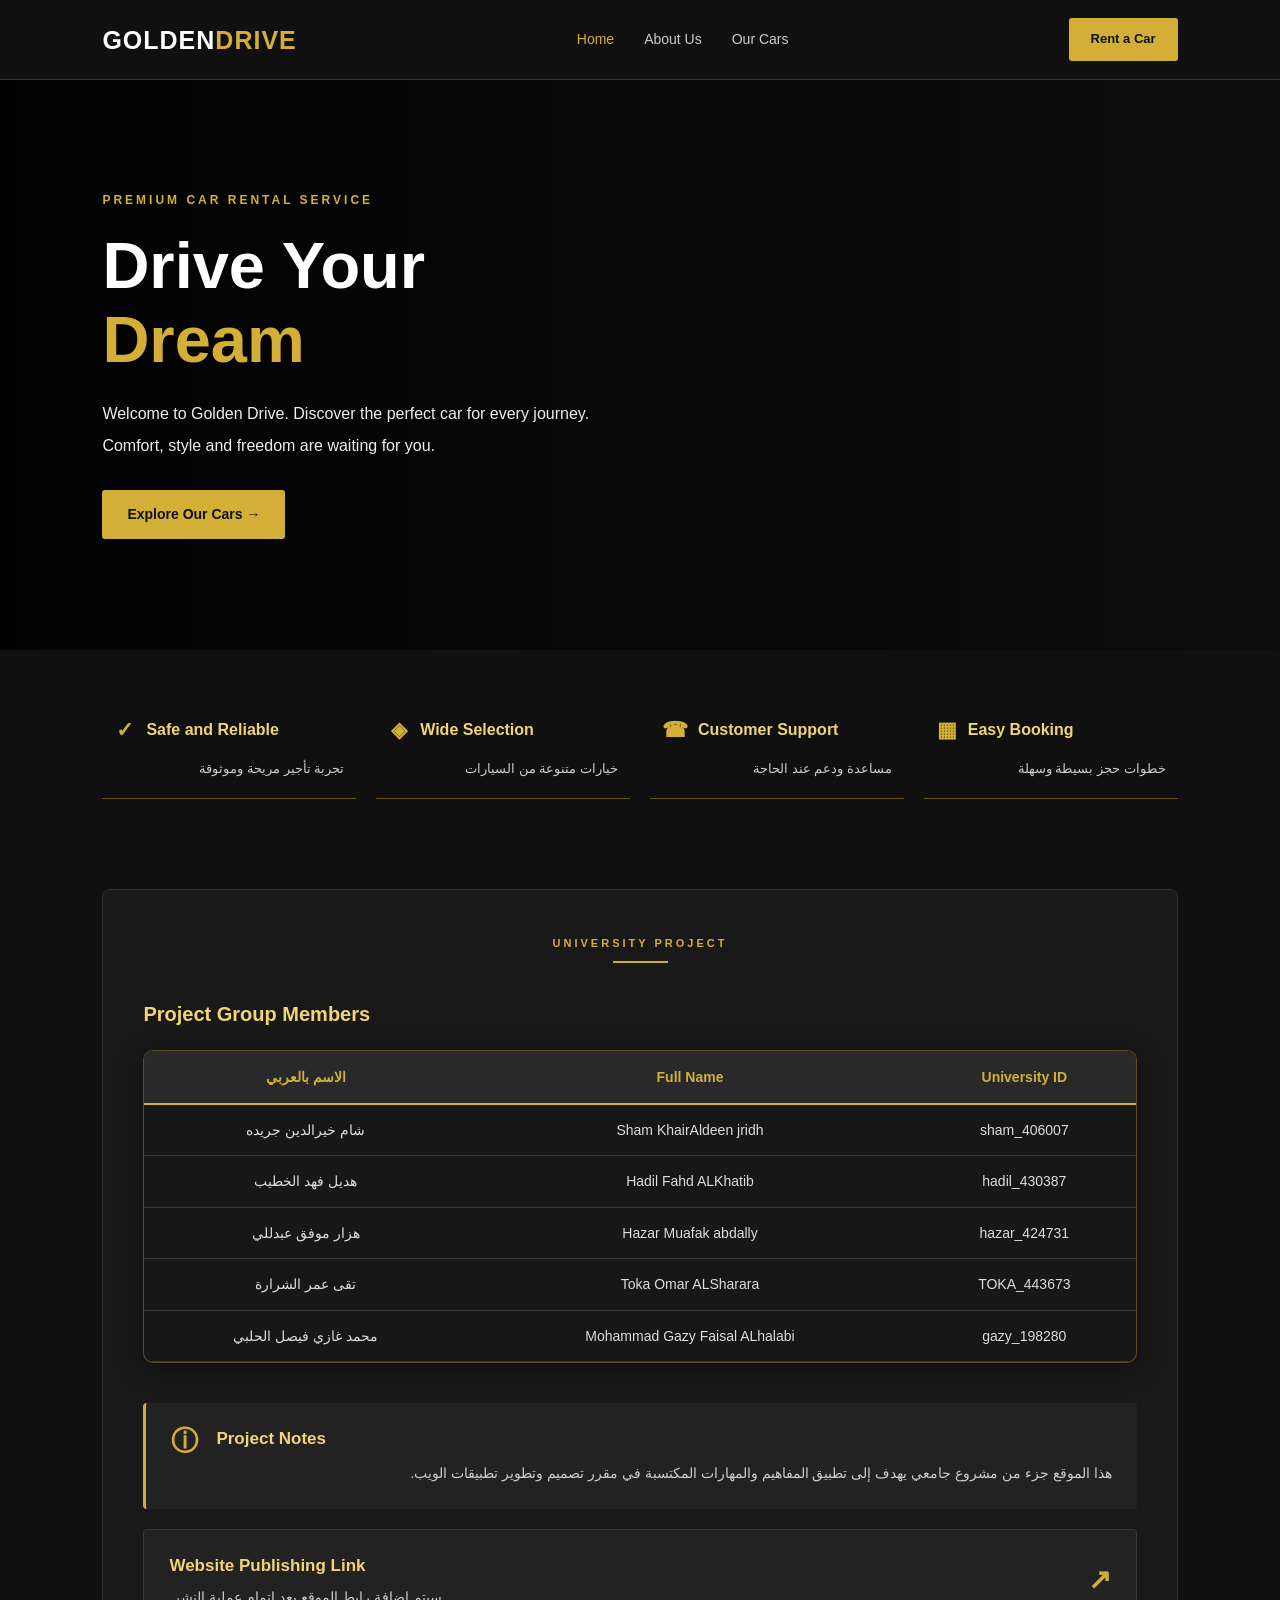
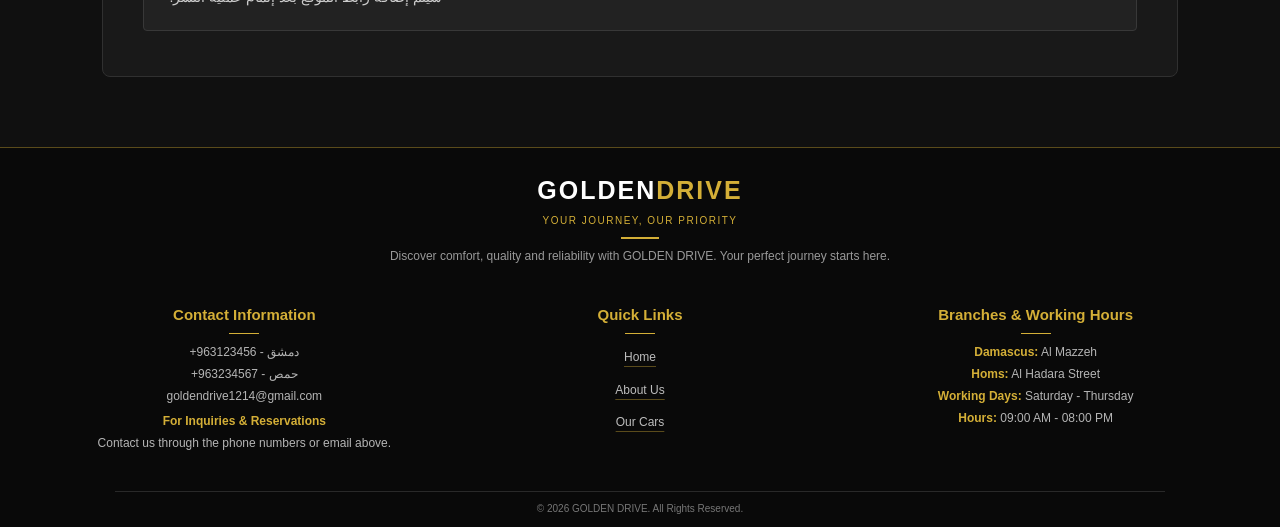
==== index.html @ 08000a81 "Add files via upload" ====
<?xml version="1.0" encoding="UTF-8"?>
<!DOCTYPE html PUBLIC "-//W3C//DTD XHTML 1.0 Strict//EN"
"http://www.w3.org/TR/xhtml1/DTD/xhtml1-strict.dtd">

<html xmlns="http://www.w3.org/1999/xhtml" xml:lang="en" lang="en">

<head>
    <meta http-equiv="Content-Type" content="text/html; charset=UTF-8" />
    <meta name="viewport" content="width=device-width, initial-scale=1.0" />
    <title>Golden Drive - Car Rental</title>
    <link rel="stylesheet" type="text/css" href="style.css" />
</head>

<body>

    <!-- Main Navigation -->
    <div class="navbar">

        <a class="logo" href="home.html">
            GOLDEN<span>DRIVE</span>
        </a>

        <div class="nav-links">
            <a class="active" href="home.html">Home</a>
            <a href="AboutUs.html">About Us</a>
            <a href="Cars.html">Our Cars</a>
          
        </div>

        <a class="nav-button" href="Cars.html">Rent a Car</a>

    </div>


    <!-- Main Hero Section -->
    <div class="hero">

        <div class="hero-content">

            <p class="hero-label">PREMIUM CAR RENTAL SERVICE</p>

            <h1>
                Drive Your
                <span>Dream</span>
            </h1>

            <p class="hero-description" dir="ltr" lang="en">
                Welcome to Golden Drive. Discover the perfect car for every journey.
 Comfort, style and freedom are waiting for you.

            </p>

            <a class="main-button" href="Cars.html">
                Explore Our Cars &#8594;
            </a>

        </div>

    </div>


    <!-- Website Features -->
    <div class="features">

        <div class="feature">

            <div class="feature-heading">
                <span class="feature-icon">&#10003;</span>
                <h3>Safe and Reliable</h3>
            </div>

            <p dir="rtl" lang="ar">
                تجربة تأجير مريحة وموثوقة
            </p>

        </div>


        <div class="feature">

            <div class="feature-heading">
                <span class="feature-icon">&#9672;</span>
                <h3>Wide Selection</h3>
            </div>

            <p dir="rtl" lang="ar">
                خيارات متنوعة من السيارات
            </p>

        </div>


        <div class="feature">

            <div class="feature-heading">
                <span class="feature-icon">&#9742;</span>
                <h3>Customer Support</h3>
            </div>

            <p dir="rtl" lang="ar">
                مساعدة ودعم عند الحاجة
            </p>

        </div>


        <div class="feature">

            <div class="feature-heading">
                <span class="feature-icon">&#9638;</span>
                <h3>Easy Booking</h3>
            </div>

            <p dir="rtl" lang="ar">
                خطوات حجز بسيطة وسهلة
            </p>

        </div>

    </div>


    <!-- Project Information -->
    <div class="group-section" id="project-info">

        <div class="section-heading">
            <p class="section-label">UNIVERSITY PROJECT</p>
          
            <div class="heading-line"></div>
        </div>

        <!-- Project Group Members -->
        <div class="members-section">

            <h3 class="subsection-title">Project Group Members</h3>

            <div class="table-wrapper">

                <table class="group-table">

                    <thead>
                        <tr>
                            <th scope="col">الاسم بالعربي</th>
                            <th scope="col">Full Name</th>
                            <th scope="col">University ID</th>
                        </tr>
                    </thead>

                    <tbody><tr>
                            <td dir="rtl" lang="ar">شام خيرالدين جريده</td>
                            <td>Sham KhairAldeen jridh</td>
                            <td>sham_406007</td>
                        </tr>

                        <tr>
                            <td dir="rtl" lang="ar">هديل فهد الخطيب </td>
                            <td>Hadil Fahd ALKhatib</td>
                            <td>hadil_430387</td>
                        </tr>

                        <tr>
                            <td dir="rtl" lang="ar">هزار موفق عبدللي</td>
                            <td>Hazar Muafak abdally</td>
                            <td>hazar_424731</td>
                        </tr>

                        <tr>
                            <td dir="rtl" lang="ar">تقى عمر الشرارة </td>
                            <td>Toka Omar ALSharara</td>
                            <td>TOKA_443673</td>
                        </tr>

                        <tr>
                            <td dir="rtl" lang="ar">محمد غازي فيصل الحلبي  </td>
                            <td>Mohammad Gazy Faisal ALhalabi</td>
                            <td>gazy_198280</td>
                        </tr>

                       

                    </tbody>

                </table>

            </div>

        </div>


        <!-- Project Notes -->
        <div class="project-notes">

            <div class="notes-icon">&#9432;</div>

            <div class="notes-content">

                <h3>Project Notes</h3>

                <p dir="rtl" lang="ar">
                    هذا الموقع جزء من مشروع جامعي يهدف إلى تطبيق
                    المفاهيم والمهارات المكتسبة في مقرر تصميم وتطوير
                    تطبيقات الويب.
                </p>

            </div>

        </div>


        <!-- Website Publishing Link -->
        <div class="publish-link">

            <div class="publish-content">

                <h3>Website Publishing Link</h3>

                <p dir="rtl" lang="ar">
                    سيتم إضافة رابط الموقع بعد إتمام عملية النشر.
                </p>

            </div>

            <span class="publish-icon">&#8599;</span>

        </div>

    </div>


    <!-- Footer --><!-- Footer -->
<div class="footer">

    <!-- Company Introduction -->
    <div class="footer-intro">

        <h2>GOLDEN<span>DRIVE</span></h2>

        <p class="footer-tagline">
            YOUR JOURNEY, OUR PRIORITY
        </p>

        <div class="footer-line"></div>

        <p class="footer-description">
            Discover comfort, quality and reliability with GOLDEN DRIVE.
            Your perfect journey starts here.
        </p>

    </div>

    <!-- Three Footer Sections -->
    <div class="footer-container">


        <!-- Contact Information -->
        <div class="footer-column">

            <h3>Contact Information</h3>

            <p>+963123456 - دمشق</p>

            <p>+963234567 - حمص</p>

            <p>goldendrive1214@gmail.com</p>

            <p class="footer-inquiry">
                For Inquiries &amp; Reservations
            </p>

            <p>
                Contact us through the phone numbers or email above.
            </p>

        </div>
        
        <!-- Quick Links -->
        <div class="footer-column">

            <h3>Quick Links</h3>

            <ul>
                <li>
                    <a href="home.html">Home</a>
                </li>

                <li>
                    <a href="AboutUs.html">About Us</a>
                </li>

                <li>
                    <a href="Cars.html">Our Cars</a>
                </li>
            </ul>

        </div>

        <!-- Branches and Working Hours -->
        <div class="footer-column">

            <h3>Branches &amp; Working Hours</h3>

            <p>
                <span>Damascus:</span> Al Mazzeh
            </p>

            <p>
                <span>Homs:</span> Al Hadara Street
            </p>

            <p>
                <span>Working Days:</span> Saturday - Thursday
            </p>

            <p>
                <span>Hours:</span> 09:00 AM - 08:00 PM
            </p>

        </div>

    </div>

    <!-- Copyright -->
    <div class="footer-bottom">

        <p>
            © 2026 GOLDEN DRIVE. All Rights Reserved.
        </p>

    </div>

</div>
    <script type="text/javascript" src="MyFunctions.js"></script>

</body>

</html>
---- style.css ----
/* =====================================
   GENERAL SETTINGS
===================================== */
* {
    margin: 0;
    padding: 0;
    box-sizing: border-box;
    font-family: 'Segoe UI', Tahoma, Geneva, Verdana, sans-serif;
}
html {
    scroll-behavior: smooth;
}

body {
    font-family: Arial, Helvetica, sans-serif;
    background-color: #101010;
    color: #ffffff;
    line-height: 1.6;
}

a {
    text-decoration: none;
    color: inherit;
}

img {
    max-width: 100%;
}
body {
    padding-top: 80px;
}

/* =====================================
   NAVIGATION BAR
===================================== */

.navbar {
    width: 100%;
    min-height: 80px;
    padding: 18px 8%;
    display: flex;
    align-items: center;
    justify-content: space-between;
    gap: 20px;
    background-color: #101010;
    border-bottom: 1px solid #333333;
    direction: ltr;
    position: fixed;
top: 0;
left: 0;
z-index: 1000;
}

.logo {
    color: #ffffff;
    font-size: 25px;
    font-weight: bold;
    letter-spacing: 1px;
    white-space: nowrap;
}

.logo span {
    color: #d4af37;
}

.nav-links {
    display: flex;
    align-items: center;
    justify-content: center;
    gap: 30px;
}

.nav-links a {
    color: #cccccc;
    font-size: 14px;
    transition: 0.3s ease;
}

.nav-links a:hover,
.nav-links a.active {
    color: #d4af37;
}

.nav-button {
    display: inline-block;
    padding: 11px 22px;
    background-color: #d4af37;
    color: #111111;
    font-size: 13px;
    font-weight: bold;
    border-radius: 3px;
    transition: 0.3s ease;
    white-space: nowrap;
}

.nav-button:hover {
    background-color: #f0d477;

}



/* =====================================
   HOME HERO SECTION
===================================== */

.hero {
    position: relative;
    min-height: 570px;
    padding: 100px 8%;
    display: flex;
    align-items: center;
    background-image: url("images/hero-car.jpg.jpg");
    background-position: center;
    background-size: cover;
    background-repeat: no-repeat;
    background-attachment: fixed;
}

.hero:before {
    content: "";
    position: absolute;
    top: 0;
    right: 0;
    bottom: 0;
    left: 0;
    background: linear-gradient(
        90deg,
        rgba(0, 0, 0, 0.88),
        rgba(0, 0, 0, 0.55),
        rgba(0, 0, 0, 0.18)
    );
}

.hero-content {
    position: relative;
    z-index: 1;
    width: 100%;
    max-width: 600px;
    direction: ltr;
    text-align: left;
}

.hero-label {
    color: #d4af37;
    font-size: 12px;
    font-weight: bold;
    letter-spacing: 3px;
    margin-bottom: 18px;
}

.hero h1 {
    color: #ffffff;
    font-size: 65px;
    line-height: 1.15;
    font-weight: bold;
    margin-bottom: 20px;
}

.hero h1 span {
    display: block;
    color: #d4af37;
}

.hero-description {
    max-width: 520px;
    margin: 20px 0 28px;
    color: #eeeeee;
    font-size: 16px;
    line-height: 2;
    direction: ltr;
    text-align: left;
}

.main-button {
    display: inline-block;
    padding: 13px 25px;
    background-color: #d4af37;
    color: #111111;
    font-size: 14px;
    font-weight: bold;
    border-radius: 3px;
    transition: 0.3s ease;
}

.main-button:hover {
    background-color: #f0d477;
    transform: translateY(-3px);
}


/* =====================================
   WEBSITE FEATURES
===================================== */

.features {
    width: 84%;
    max-width: 1200px;
    margin: 0 auto;
    padding: 45px 0;

    display: flex;
    flex-wrap: wrap;
    justify-content: space-between;
    align-items: stretch;
    gap: 20px;
}

.feature {
    flex: 1 1 200px;
    min-width: 0;
    padding: 18px 12px;
    background-color: transparent;
    border-bottom: 1px solid #665321;
    transition: 0.3s ease;
}

.feature:hover {
    border-bottom-color: #f0d477;
    transform: translateY(-4px);
}

.feature-heading {
    display: flex;
    align-items: center;
    gap: 10px;
    direction: ltr;
    margin-bottom: 10px;
}

.feature-icon {
    color: #d4af37;
    font-size: 21px;
    font-weight: bold;
    min-width: 22px;
    text-align: center;
}

.feature h3 {
    color: #f0d477;
    font-size: 16px;
    font-weight: bold;
    margin: 0;
}.feature p {
    color: #cccccc;
    font-size: 13px;
    margin: 0;
    text-align: right;
    line-height: 1.8;
}


/* =====================================
   PROJECT INFORMATION
===================================== */

.group-section {
    width: 84%;
    max-width: 1100px;
    margin: 45px auto 70px;
    padding: 45px 40px;
    background-color: #191919;
    border: 1px solid #303030;
    border-radius: 8px;
}

.section-heading {
    text-align: center;
    margin-bottom: 25px;
}

.section-label {
    color: #d4af37;
    font-size: 11px;
    font-weight: bold;
    letter-spacing: 3px;
    margin-bottom: 8px;
}

.section-heading h2 {
    color: #ffffff;
    font-size: 30px;
    margin-bottom: 12px;
}

.heading-line {
    width: 55px;
    height: 2px;
    margin: 0 auto;
    background-color: #d4af37;
}

.project-description {
    max-width: 800px;
    margin: 0 auto 45px;
    color: #cccccc;
    font-size: 15px;
    line-height: 2.1;
    text-align: right;
}


/* =====================================
   PROJECT GROUP MEMBERS
===================================== */

.members-section {
    margin-top: 35px;
}

.subsection-title {
    color: #f0d477;
    font-size: 20px;
    margin-bottom: 20px;
    text-align: left;
}

.table-wrapper {
    width: 100%;
    overflow-x: auto;
}

.group-table {
    width: 100%;
    border-collapse: collapse;
    text-align: center;
    min-width: 550px;
}

.group-table th {
    padding: 15px 12px;
    background-color: #292929;
    color: #d4af37;
    font-size: 14px;
    font-weight: bold;
    border-bottom: 2px solid #d4af37;
}

.group-table td {
    padding: 14px 12px;
    color: #dddddd;
    font-size: 14px;
    border-bottom: 1px solid #383838;
}

.group-table tbody tr {
    transition: 0.3s ease;
}

.group-table tbody tr:hover {
    background-color: #242424;
}


/* =====================================
   PROJECT NOTES
===================================== */

.project-notes {
    display: flex;
    align-items: flex-start;
    gap: 18px;
    margin-top: 40px;
    padding: 22px 25px;
    background-color: #222222;
    border-left: 3px solid #d4af37;
    border-radius: 4px;
}

.notes-icon {
    color: #d4af37;
    font-size: 27px;
    font-weight: bold;
    line-height: 1.2;
}

.notes-content {
    flex: 1;
}

.project-notes h3 {
    color: #f0d477;
    font-size: 17px;
    margin-bottom: 8px;
}

.project-notes p {
    color: #cccccc;
    font-size: 14px;
    line-height: 1.9;
    text-align: right;
}


/* =====================================
   WEBSITE PUBLISHING LINK
===================================== */

.publish-link {
    display: flex;
    align-items: center;
    justify-content: space-between;
    gap: 20px;
    margin-top: 20px;
    padding: 22px 25px;
    background-color: #222222;
    border: 1px solid #383838;
    border-radius: 4px;
    transition: 0.3s ease;
}

.publish-link:hover {
    border-color: #d4af37;
}

.publish-content h3 {
    color: #f0d477;
    font-size: 17px;
    margin-bottom: 7px;
}

.publish-content p {
    color: #cccccc;
    font-size: 14px;
    text-align: right;
}

.publish-icon {
    color: #d4af37;
    font-size: 28px;
    font-weight: bold;
}


/* =====================================
   FOOTER
===================================== *//* =====================================
   GOLDEN DRIVE - COMPACT FOOTER
===================================== */

.footer {
    width: 100%;
    background: #090909;
    border-top: 1px solid rgba(212, 175, 55, 0.4);
    padding: 22px 5% 10px;
    box-sizing: border-box;
}

/* Company Introduction */

.footer-intro {
    text-align: center;
    max-width: 650px;
    margin: 0 auto 18px;
}

.footer-intro h2 {
    color: #ffffff;
    font-size: 25px;
    letter-spacing: 2px;
    margin: 0 0 3px;
}

.footer-intro h2 span {
    color: #d4af37;
}

.footer-tagline {
    color: #d4af37;
    font-size: 10px;
    letter-spacing: 1.5px;
    margin: 0;
}

.footer-line {
    width: 38px;
    height: 2px;
    background: #d4af37;
    margin: 8px auto;
}

.footer-description {
    color: #999999;
    font-size: 12px;
    line-height: 1.5;
    margin: 0;
}

/* Three Information Sections */

.footer-container {
    width: 100%;
    max-width: 1050px;
    margin: 0 auto;
    display: grid;
    grid-template-columns: repeat(3, 1fr);
    gap: 15px;
    align-items: start;
}

.footer-column {
    padding: 5px 8px;
    margin: 0;
    background: transparent;
    border: none;
    box-shadow: none;
    text-align: center;
    min-width: 0;
}

/* Section Titles */

.footer-column h3 {
    color: #d4af37;
    font-size: 15px;
    margin: 0 0 9px;
    padding: 0 0 7px;
    position: relative;
}

.footer-column h3::after {
    content: "";
    position: absolute;
    width: 30px;
    height: 1px;
    background: #d4af37;
    bottom: 0;
    left: 50%;
    transform: translateX(-50%);
}

/* Information */

.footer-column p {
    color: #b5b5b5;
    font-size: 12px;
    line-height: 1.5;
    margin: 0 0 4px;
}

.footer-column p span {
    color: #d4af37;
    font-weight: bold;
}

/* Quick Links */

.footer-column ul {
    list-style: none;
    padding: 0;
    margin: 0;
}

.footer-column ul li {
    margin: 0 0 7px;
}

.footer-column ul li a,
.footer-column ul li a:visited {
    color: #b5b5b5;
    font-size: 12px;
    text-decoration: underline;
    text-decoration-color: rgba(212, 175, 55, 0.4);
    text-underline-offset: 3px;
    transition: color 0.25s ease;
}

.footer-column ul li a:hover,
.footer-column ul li a:active,
.footer-column ul li a:focus {
    color: #d4af37;
    text-decoration-color: #d4af37;
}

/* Inquiries */

.footer-column .footer-inquiry {
    color: #d4af37;
    font-weight: bold;
    margin-top: 7px;
}

/* Copyright */

.footer-bottom {
    max-width: 1050px;
    margin: 15px auto 0;
    padding-top: 9px;
    border-top: 1px solid #292929;
    text-align: center;
}

.footer-bottom p {
    color: #777777;
    font-size: 10px;
    margin: 0;
}

/* Tablet */

@media screen and (max-width: 800px) {
    .footer-container {
        grid-template-columns: repeat(2, 1fr);
        gap: 12px;
    }
}

/* Mobile */

@media screen and (max-width: 550px) {
    .footer {
        padding: 20px 4% 10px;
    }

    .footer-intro {
        margin-bottom: 12px;
    }

    .footer-intro h2 {
        font-size: 22px;
    }

    .footer-container {
        grid-template-columns: 1fr;
        gap: 10px;
    }

    .footer-column {
        padding: 5px;
    }

    .footer-column h3 {
        margin-bottom: 7px;
    }
}

/* =====================================
   ABOUT US PAGE
===================================== */

.about-page {
    min-height: 100vh;

    background:
        linear-gradient(
            rgba(0, 0, 0, 0.55),
            rgba(15, 15, 17, 0.75)
        ),
        url("images/hero-car.jpg.jpg") center / cover no-repeat fixed;

    padding-top: 40px;
    padding-bottom: 40px;

    display: flex;
    justify-content: center;
    align-items: center;
}.about-overlay {
    width: 90%;
    max-width: 1100px;
    margin: 40px auto;
    padding: 40px;

    background: rgba(20, 20, 22, 0.55);
    border: 1px solid rgba(255, 255, 255, 0.12);
    border-radius: 18px;

    backdrop-filter: blur(12px);
    -webkit-backdrop-filter: blur(12px);

    box-shadow: 0 15px 45px rgba(0, 0, 0, 0.3);
}

.about-intro {
    text-align: center;
    margin-bottom: 40px;
}

.about-intro h1 {
    color: #ffffff;
    font-size: 38px;
    margin-bottom: 15px;
}

.about-intro h1 span {
    color: #d4af37;
}

.about-intro p {
    max-width: 750px;
    margin: 0 auto;
    color: #dddddd;
    font-size: 15px;
    line-height: 2;
    text-align: center;
}
.about-information {
    display: grid;
    grid-template-columns: repeat(auto-fit, minmax(280px, 1fr));
    gap: 30px;
    margin-top: 50px;
}

.info-item {
    background: rgba(255, 255, 255, 0.03);
    border: 1px solid rgba(212, 175, 55, 0.2);
    padding: 35px 25px;
    border-radius: 12px;
    text-align: center;
    transition: all 0.3s ease;
    backdrop-filter: blur(5px);
}
.info-item:hover {
    transform: translateY(-8px);
    border-color: #d4af37;
    box-shadow:
        0 10px 25px rgba(0, 0, 0, 0.5),
        0 0 15px rgba(212, 175, 55, 0.2);
    background: rgba(255, 255, 255, 0.05);
}
.info-item h3 {
    color: #d4af37;
    font-size: 22px;
    margin-bottom: 15px;
    position: relative;
    padding-bottom: 10px;
}

.info-item h3::after {
    content: '';
    position: absolute;
    bottom: 0;
    left: 50%;
    transform: translateX(-50%);
    width: 40px;
    height: 2px;
    background: #d4af37;
}
.info-item p {
    color: #dddddd;
    font-size: 15px;
    margin: 8px 0;
    direction: rtl;
}
.about-footer {
    margin-top: 35px;
    padding-top: 20px;
    border-top: 1px solid #444444;
    text-align: center;
}

.about-footer p {
    color: #cccccc;
    font-size: 14px;
}


/* =====================================
   TABLET RESPONSIVE DESIGN
===================================== */

@media screen and (max-width: 900px) {

    .navbar {
        padding: 18px 5%;
        flex-wrap: wrap;
    }

    .nav-links {
        gap: 18px;
    }

    .hero {
        min-height: 520px;
        padding: 80px 6%;
    }

    .hero h1 {
        font-size: 55px;
    }

    .features {
        width: 90%;
        justify-content: center;
    }

    .feature {
        flex: 1 1 40%;
    }

    .group-section {
        width: 90%;
        padding: 35px 25px;
    }

    .about-information {
        grid-template-columns: repeat(2, 1fr);
    }

    .about-overlay {
        padding: 35px 25px;
    }

}


/* =====================================
   MOBILE RESPONSIVE DESIGN
===================================== */

@media screen and (max-width: 600px) {

    .navbar {
        justify-content: center;
        gap: 15px;
        padding: 18px 15px;
    }

    .logo {
        font-size: 23px;
    }

    .nav-links {
        width: 100%;
        flex-wrap: wrap;
        justify-content: center;
        gap: 12px 20px;
    }

    .nav-links a {
        font-size: 13px;
    }

    .nav-button {
        padding: 9px 18px;
        font-size: 12px;
    }

    .hero {
        min-height: 480px;
        padding: 70px 7%;
        background-attachment: scroll;
        background-position: center;
    }

    .hero-content {
        max-width: 100%;
    }

    .hero-label {
        font-size: 10px;
        letter-spacing: 2px;
    }

    .hero h1 {
        font-size: 43px;
    }

    .hero-description {
        max-width: 100%;
        font-size: 14px;
    }

    .features {
        width: 90%;
        flex-direction: column;
        gap: 12px;
        padding: 30px 0;
    }

    .feature {
        width: 100%;
        flex: 1 1 auto;
        padding: 16px 10px;
    }

    .feature h3 {
        font-size: 15px;
    }

    .feature p {
        font-size: 12px;
    }

    .group-section {
        width: 92%;
        margin: 30px auto 45px;
        padding: 30px 17px;
    }

    .section-heading h2 {
        font-size: 25px;
    }

    .project-description {
        font-size: 13px;
    }

    .subsection-title {
        font-size: 18px;
    }

    .project-notes {
        padding: 18px 15px;
        gap: 12px;
    }

    .project-notes h3,
    .publish-content h3 {
        font-size: 15px;
    }

    .project-notes p,
    .publish-content p {
        font-size: 12px;
    }

    .publish-link {
        padding: 18px 15px;
    }

    .about-page {
        padding: 40px 5%;
        background-attachment: scroll;
    }

    .about-overlay {
        padding: 28px 18px;
    }

    .about-intro h1 {
        font-size: 29px;
    }

    .about-intro p {
        font-size: 13px;
    }.about-information {
        grid-template-columns: 1fr;
        gap: 15px;
    }

    .info-item {
        padding: 18px 12px;
    }

    .footer {
        padding: 28px 15px;
    }

}


/* =====================================
   CARS PAGE (جدول السيارات ونموذج الحجز)
===================================== */

.cars-section {
    max-width: 1150px;
}

.cars-section .section-heading h2 {
    margin-bottom: 12px;
}

.cars-table img {
    width: 90px;
    height: 56px;
    object-fit: cover;
    border-radius: 4px;
    border: 1px solid #383838;
}

.cars-table input[type="checkbox"] {
    width: 18px;
    height: 18px;
    accent-color: #d4af37;
    cursor: pointer;
}

/* صف التفاصيل: مخفي في البداية ويظهر بـ jQuery */
.detailsRow {
    display: none;
}

.cars-table .detailsRow td {
    background-color: #222222;
    color: #cccccc;
    text-align: right;
    line-height: 1.9;
    border-right: 3px solid #d4af37;
}

/* زر المتابعة وزر الإرسال */
.continue-area {
    margin-top: 30px;
    text-align: center;
}

#continueBtn,
#sendBtn {
    padding: 13px 34px;
    background-color: #d4af37;
    color: #111111;
    font-size: 14px;
    font-weight: bold;
    border: none;
    border-radius: 3px;
    cursor: pointer;
    transition: 0.3s ease;
}

#continueBtn:hover,
#sendBtn:hover {
    background-color: #f0d477;
    transform: translateY(-3px);
}

/* نموذج الحجز: مخفي في البداية */
#bookingBox {
    display: none;
    margin-top: 35px;
}

.booking-fieldset {
    padding: 25px;
    background-color: #222222;
    border: 1px solid #383838;
    border-radius: 8px;
}

.booking-fieldset legend {
    padding: 0 12px;
    color: #f0d477;
    font-size: 18px;
    font-weight: bold;
}

.form-row {
    display: flex;
    flex-wrap: wrap;
    align-items: center;
    gap: 4px 15px;
    margin-bottom: 18px;
}

#bookingForm label {
    flex: 0 0 230px;
    color: #dddddd;
    font-size: 14px;
}

/* تنسيق حقول الإدخال النصية من مكان واحد */
input[type="text"] {
    flex: 1 1 260px;
    padding: 10px 12px;
    background-color: #101010;
    color: #ffffff;
    font-size: 14px;
    border: 1px solid #444444;
    border-radius: 3px;
    transition: 0.3s ease;
}

input[type="text"]:focus {
    outline: none;
    border-color: #d4af37;
}

.err {
    flex: 1 1 100%;
    color: #ff6b6b;
    font-size: 13px;
}

.form-submit {
    margin-top: 25px;
    text-align: center;
}

@media screen and (max-width: 600px) {

    #bookingForm label {
        flex: 1 1 100%;
    }

    .booking-fieldset {
        padding: 18px 14px;
    }

}




/* =====================================
   ABOUT US - عناصر كانت مستخدمة في HTML وغير معرّفة
===================================== */

.about-intro .about-subtitle {
    color: #d4af37;
    font-size: 12px;
    font-weight: bold;
    letter-spacing: 3px;
    margin-bottom: 10px;
}

.gold-line {
    width: 55px;
    height: 2px;
    margin: 0 auto 22px;
    background-color: #d4af37;
}

.about-intro h2 {
    color: #ffffff;
    font-size: 24px;
    margin-bottom: 12px;
}

.about-intro .about-slogan {
    margin-top: 14px;
    color: #f0d477;
    font-weight: bold;
}


/* =====================================
   إصلاح الشاشات الصغيرة
   (شريط التنقل يلتف على سطرين فيغطي أول الصفحة)
===================================== */

@media screen and (max-width: 900px) {

    body {
        padding-top: 0;
    }

    .navbar {
        position: relative;
    }

}

@media screen and (max-width: 600px) {

    .group-table {
        min-width: 0;
    }

    .group-table th,
    .group-table td {
        padding: 10px 6px;
        font-size: 12px;
    }

    /* جدول السيارات فيه 7 أعمدة فيبقى قابلاً للتمرير الأفقي */
    .group-table.cars-table {
        min-width: 650px;
    }

}
/* =============


/* =========================================
   GOLDEN DRIVE - LUXURY CARS TABLE
========================================= */

.cars-section {
    max-width: 1250px;
    width: 94%;
    margin: 50px auto;
}

/* Table Container */
.table-wrapper {
    width: 100%;
    overflow-x: auto;
    border: 1.5px solid #c9a33b;
    border-radius: 10px;
    background: #101010;
    box-shadow: 0 5px 25px rgba(0, 0, 0, 0.4);
}

/* Main Table */
.cars-table {
    width: 100%;
    min-width: 850px;
    border-collapse: separate;
    border-spacing: 0;
    text-align: center;
    background: #101010;
}

/* Table Header */
.cars-table thead th {
    background: #171717;
    color: #e5bd59;
    font-size: 15px;
    font-weight: bold;
    padding: 20px 12px;
    border-bottom: 1px solid #c9a33b;
    border-left: 1px solid #38332a;
    white-space: nowrap;
}

/* Table Cells */
.cars-table tbody td {
    padding: 12px 10px;
    color: #eeeeee;
    font-size: 15px;
    border-bottom: 1px solid #38332a;
    border-left: 1px solid #38332a;
    vertical-align: middle;
}

/* Car Rows */
.cars-table tbody tr:not(.detailsRow) {
    height: 100px;
    transition: background 0.3s ease;
}

.cars-table tbody tr:not(.detailsRow):hover {
    background: #1d1b16;
}

/* Car Images */
.cars-table img {
    width: 175px;
    height: 90px;
    object-fit: cover;
    border-radius: 9px;
    border: 1px solid #454039;
    transition: transform 0.3s ease;
}

.cars-table img:hover {
    transform: scale(1.04);
}

/* Checkboxes */
.cars-table input[type="checkbox"] {
    width: 21px;
    height: 21px;
    accent-color: #d4af37;
    cursor: pointer;
    vertical-align: middle;
}

/* Details Rows */
.cars-table .detailsRow {
    display: none;
}

.cars-table .detailsRow td {
    background: #1c1a15;
    color: #e0c77f;
    padding: 17px 22px;
    text-align: right;
    line-height: 2;
    border-bottom: 1px solid #6d592c;
    border-right: 3px solid #d4af37;
    font-size: 14px;
}

/* Project Description */
.cars-section .project-description {
    color: #cccccc;
    font-size: 15px;
    margin-bottom: 25px;
    line-height: 1.9;
}

/* Continue Button */
.continue-area {
    margin-top: 25px;
    margin-bottom: 30px;
    text-align: left;
}

#continueBtn {
    min-width: 240px;
    padding: 15px 30px;
    background: linear-gradient(135deg, #e8c15b, #c99b32);
    color: #17120a;
    border: 1px solid #e8c15b;
    border-radius: 8px;
    font-size: 15px;
    font-weight: bold;
    cursor: pointer;
    transition: all 0.3s ease;
}

#continueBtn:hover {
    background: #f0d477;
    transform: translateY(-3px);
    box-shadow: 0 5px 18px rgba(212, 175, 55, 0.2);
}

/* Booking Form */
#bookingBox {
    display: none;
    margin-top: 35px;
}

.booking-fieldset {
    background: #151515;
    border: 1px solid #b9953c;
    border-radius: 10px;
    padding: 30px;
}

.booking-fieldset legend {
    color: #e5bd59;
    padding: 0 15px;
    font-size: 21px;
}

#bookingForm label {
    color: #e0c77f;
}

#bookingForm input[type="text"] {
    background: #101010;
    border: 1px solid #51452b;
    border-radius: 6px;
    padding: 12px;
    color: white;
    outline: none;
}

#bookingForm input[type="text"]:focus {
    border-color: #d4af37;
}

#sendBtn {
    min-width: 180px;
    border-radius: 7px;
    padding: 13px 30px;
}

.err {
    color: #ff7777;
}

/* =========================================
   MOBILE RESPONSIVE
========================================= */

@media screen and (max-width: 768px) {

    .cars-section {
        width: 95%;
        margin: 30px auto;
    }

    .table-wrapper {
        border-radius: 8px;
    }

    .cars-table {
        min-width: 850px;
    }

    .cars-table th {
        font-size: 13px;
        padding: 14px 8px;
    }

    .cars-table td {
        padding: 10px 7px;
        font-size: 13px;
    }

    .cars-table img {
        width: 130px;
        height: 75px;
    }

    .continue-area {
        text-align: center;
    }

    #continueBtn {
        width: 100%;
    }

    .booking-fieldset {
        padding: 18px;
    }

    .form-row {
        flex-direction: column;
        align-items: stretch;
    }

    #bookingForm label {
        flex: auto;
        margin-bottom: 7px;
    }
}
/* =====================================
   GOLDEN DRIVE - CARS GLASS BACKGROUND
===================================== */

.cars-page {
    min-height: 100vh;

    background:
        linear-gradient(
            rgba(0, 0, 0, 0.55),
            rgba(15, 15, 17, 0.75)
        ),
        url("images/hero-car.jpg.jpg") center / cover no-repeat fixed;

    padding-top: 40px;
    padding-bottom: 40px;
}

/* Glass Container */
.cars-section {
    background: rgba(20, 20, 22, 0.55);
    border: 1px solid rgba(255, 255, 255, 0.12);
    border-radius: 18px;

    backdrop-filter: blur(12px);
    -webkit-backdrop-filter: blur(12px);

    box-shadow: 0 15px 45px rgba(0, 0, 0, 0.3);

    padding: 40px;
}

/* Glass Table */
.table-wrapper {
    background: rgba(20, 20, 22, 0.35);
    border: 1px solid rgba(212, 175, 55, 0.35);
    backdrop-filter: blur(5px);
    -webkit-backdrop-filter: blur(5px);
}

.cars-table {
    background: transparent;
}

.cars-table thead th {
    background: rgba(23, 23, 23, 0.65);
}

.cars-table tbody tr:not(.detailsRow) {
    background: rgba(20, 20, 20, 0.25);
}

.cars-table tbody tr:not(.detailsRow):hover {
    background: rgba(212, 175, 55, 0.10);
}

/* Booking Form Glass */
.booking-fieldset {
    background: rgba(20, 20, 22, 0.55);
    backdrop-filter: blur(8px);
    -webkit-backdrop-filter: blur(8px);
}

/* Mobile */
@media screen and (max-width: 600px) {
    .cars-page {
        background-attachment: scroll;
        padding: 30px 0;
    }

    .cars-section {
        padding: 25px 15px;
    }
}
/* Footer Layout Fix */

.footer-container {
    display: grid;
    grid-template-columns: repeat(3, 1fr);
    gap: 35px;
    max-width: 1250px;
    margin: 0 auto;
}

.footer-column {
    background: transparent !important;
    border: none !important;
    border-top: none !important;
    border-radius: 0 !important;
    box-shadow: none !important;
    padding: 20px 15px !important;
    transform: none !important;
}

/* Quick Links */

.footer-column ul li a,
.footer-column ul li a:visited {
    color: #bdbdbd !important;
    text-decoration: underline;
    text-decoration-color: rgba(212, 175, 55, 0.4);
    text-underline-offset: 5px;
    transition: 0.3s ease;
}

.footer-column ul li a:hover,
.footer-column ul li a:active,
.footer-column ul li a:focus {
    color: #d4af37 !important;
    text-decoration-color: #d4af37;
}

/* Responsive */

@media screen and (max-width: 900px) {
    .footer-container {
        grid-template-columns: repeat(2, 1fr);
    }
}

@media screen and (max-width: 600px) {
    .footer-container {
        grid-template-columns: 1fr;
    }
}
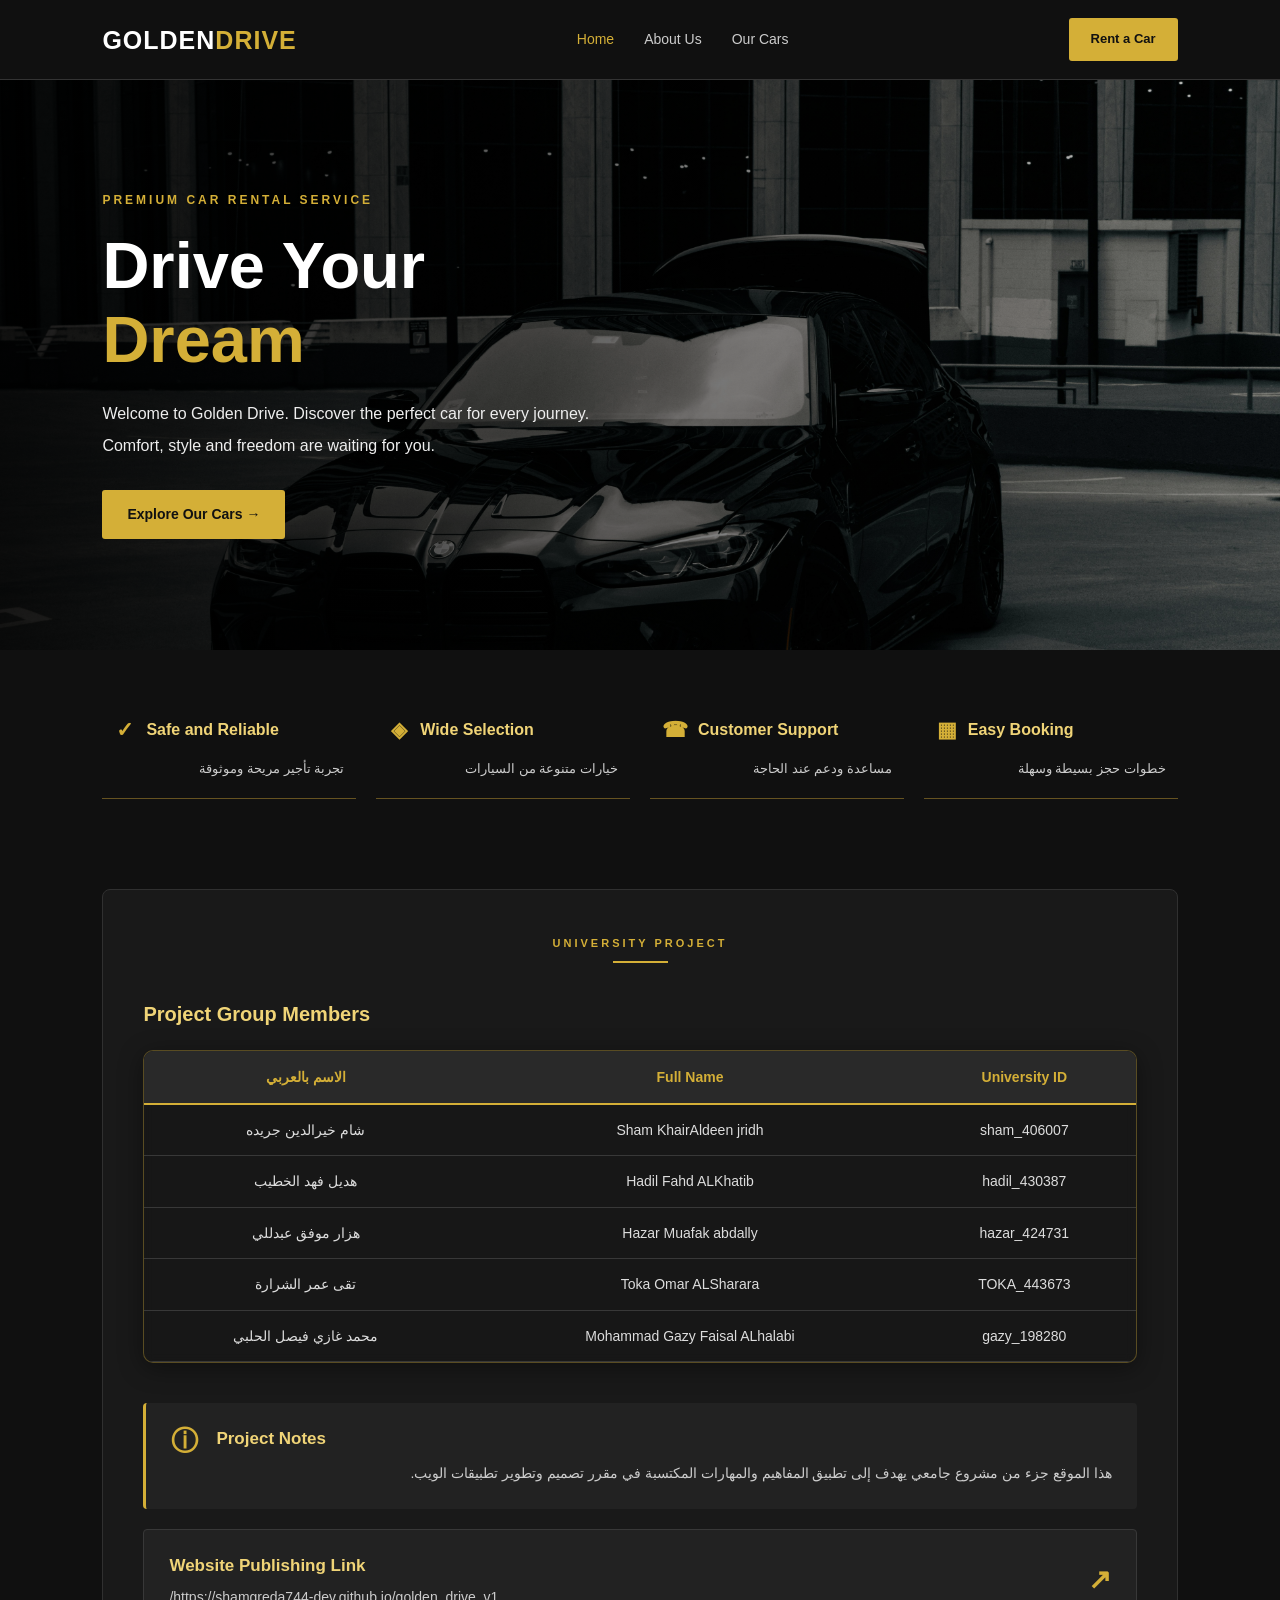
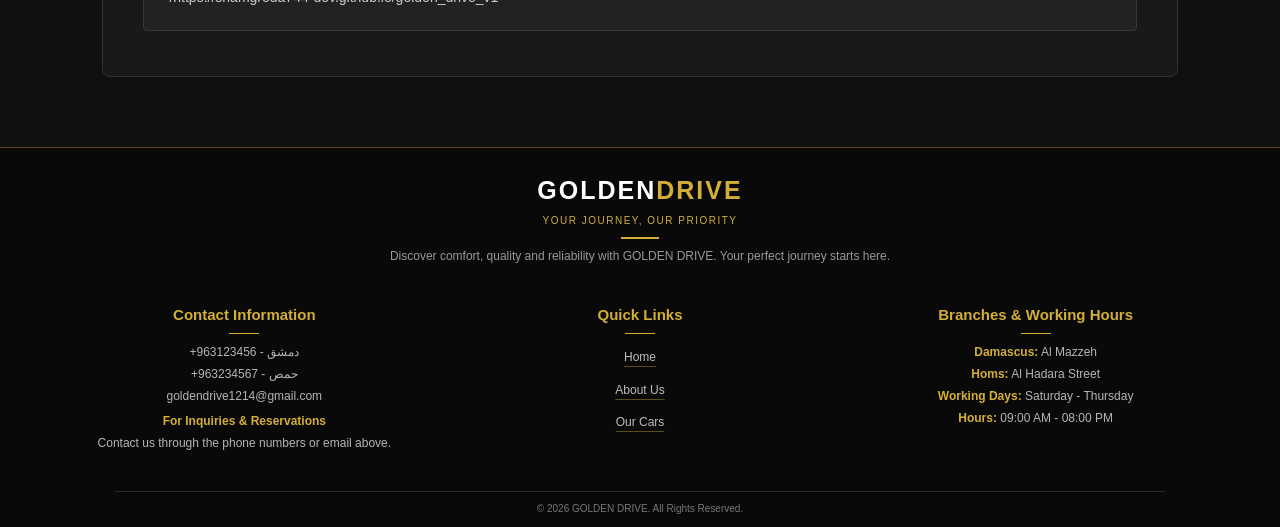
==== commit 780743af: "Add files via upload" ====
--- a/index.html
+++ b/index.html
@@ -215,7 +215,7 @@
                 <h3>Website Publishing Link</h3>
 
                 <p dir="rtl" lang="ar">
-                    سيتم إضافة رابط الموقع بعد إتمام عملية النشر.
+                   https://shamgreda744-dev.github.io/golden_drive_v1/
                 </p>
 
             </div>
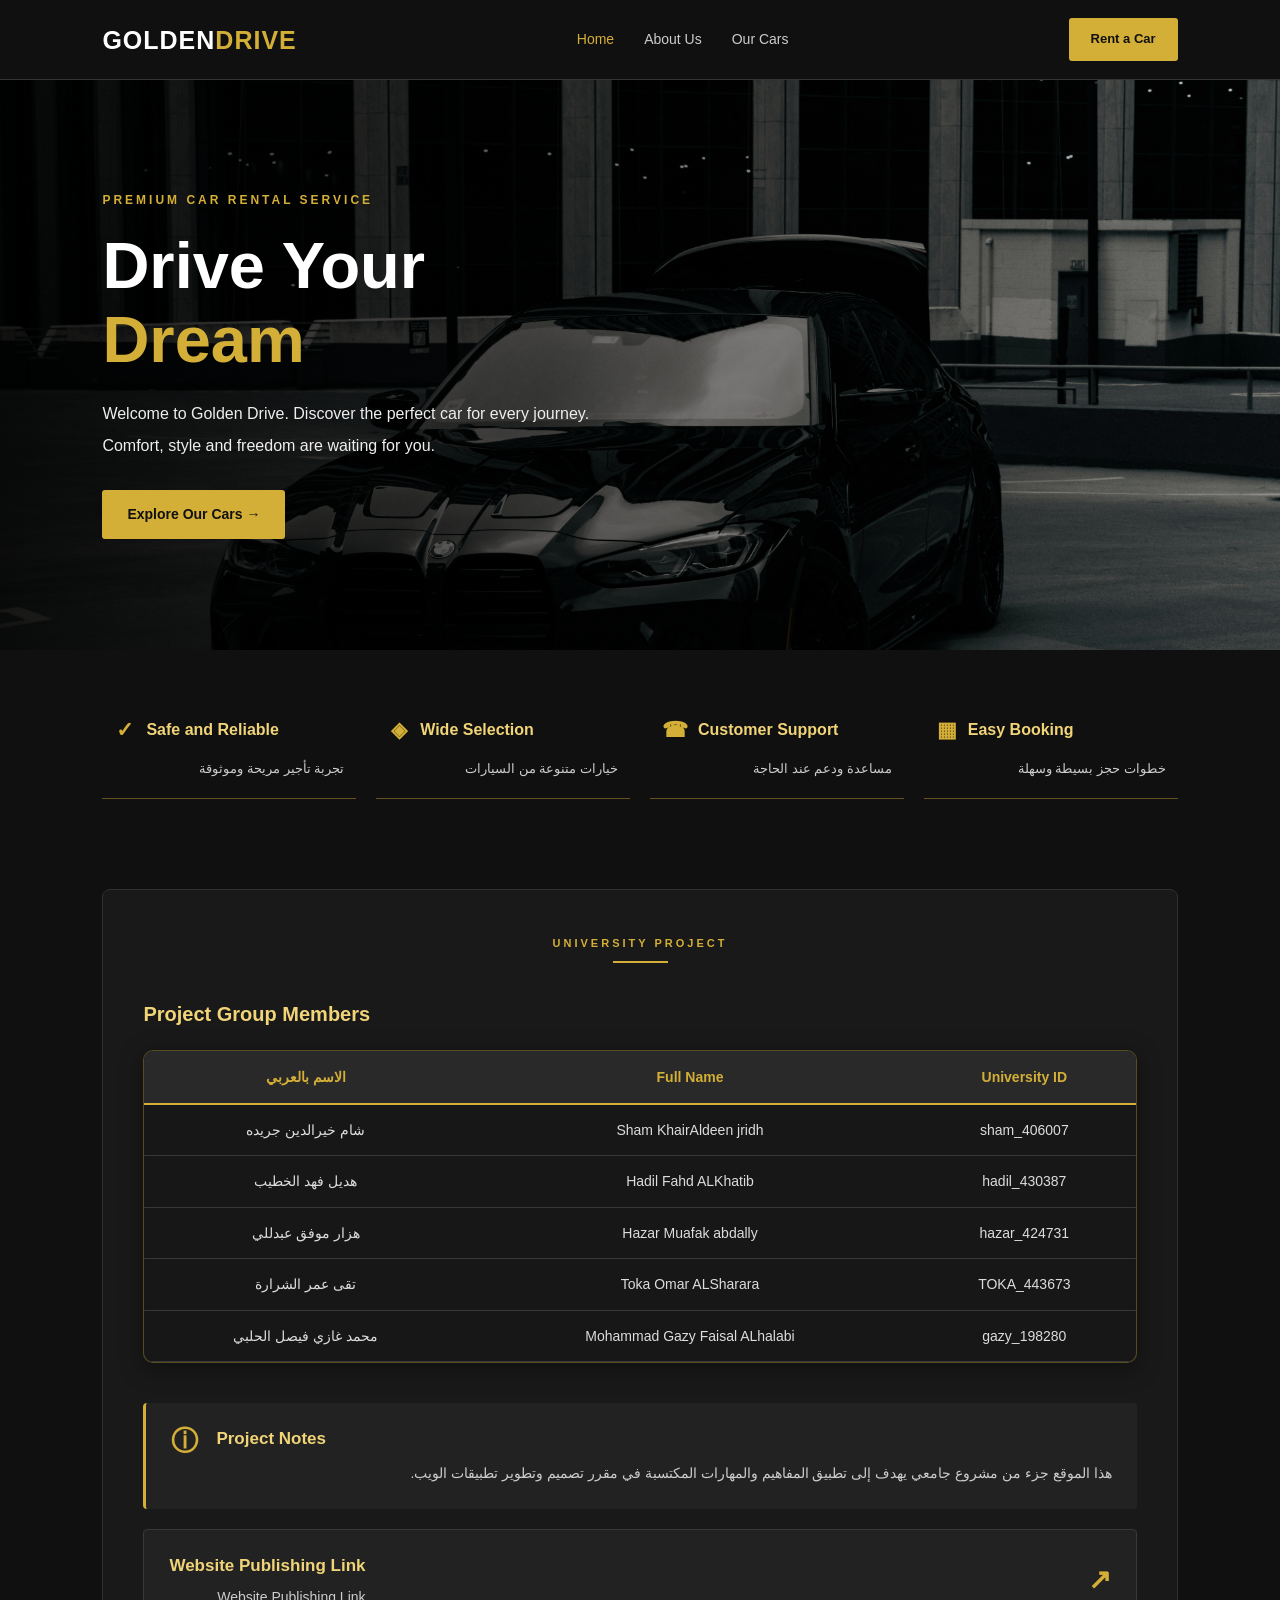
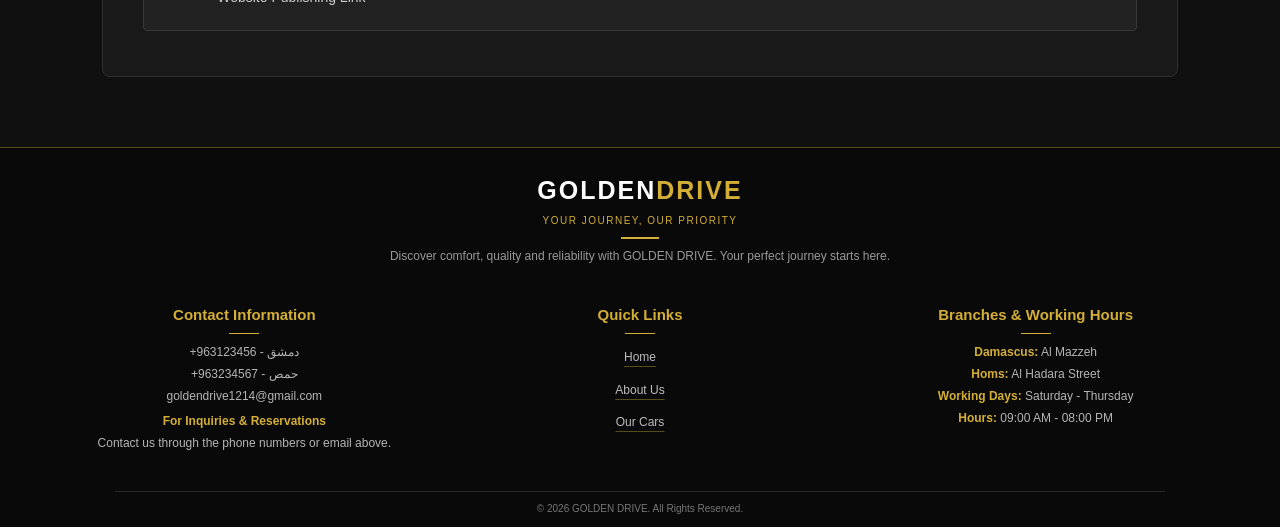
==== commit 3466f68a: "Add files via upload" ====
--- a/index.html
+++ b/index.html
@@ -215,7 +215,9 @@
                 <h3>Website Publishing Link</h3>
 
                 <p dir="rtl" lang="ar">
-                   https://shamgreda744-dev.github.io/golden_drive_v1/
+               <a href="  https://shamgreda744-dev.github.io/golden_drive_v1/" target="_blank">
+    Website Publishing Link
+</a>
                 </p>
 
             </div>
